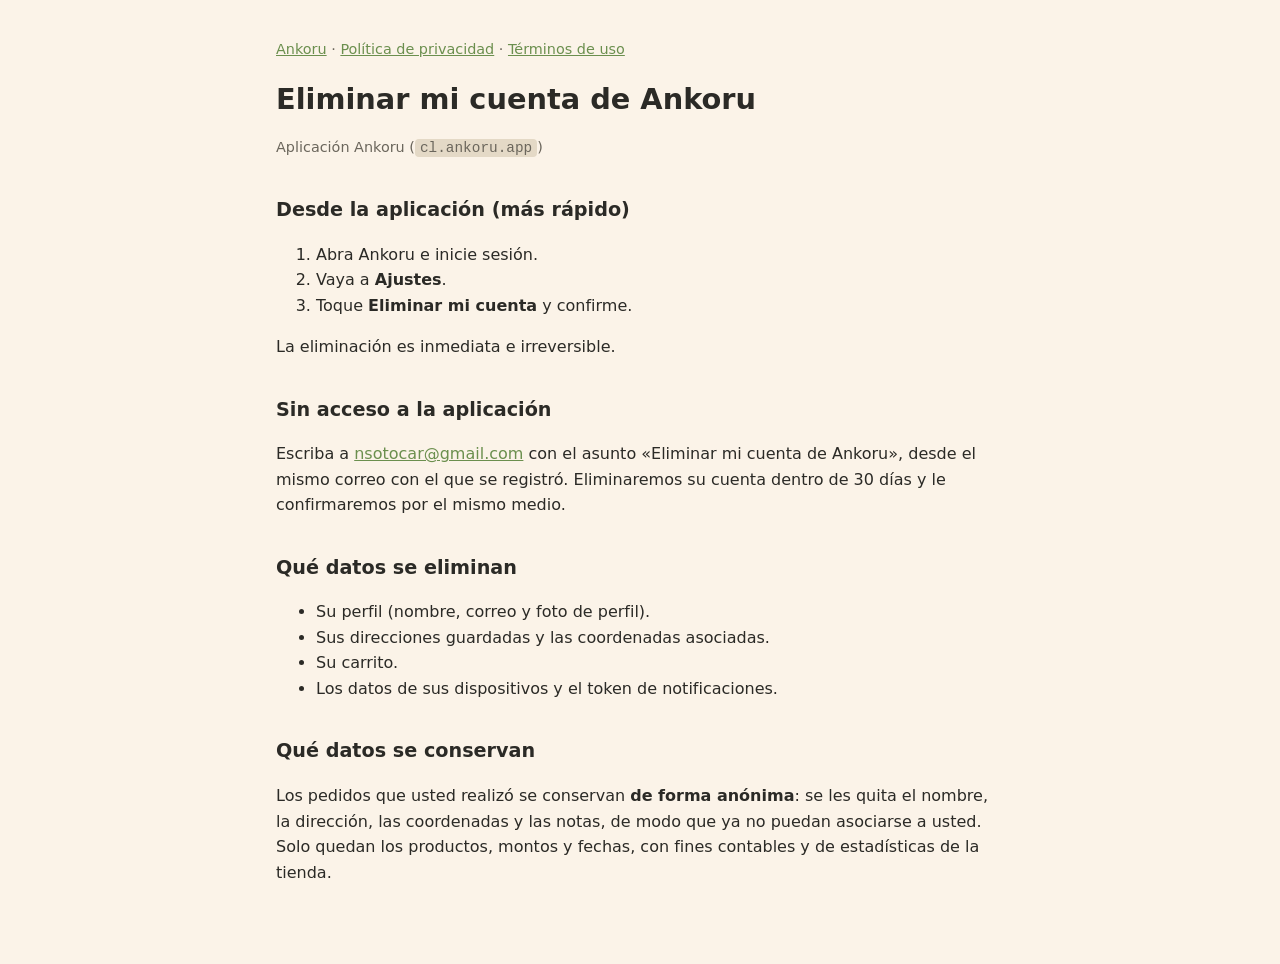
==== eliminar-cuenta.html @ 2d4999c1 "Información legal de Ankoru: privacidad, términos y eliminación de cuenta Co-Authored-By: Claude Son" ====
<!doctype html>
<html lang="es">
<head>
<meta charset="utf-8">
<meta name="viewport" content="width=device-width, initial-scale=1">
<title>Eliminar mi cuenta · Ankoru</title>
<link rel="stylesheet" href="estilo.css">
</head>
<body>
<main>
<p class="nav"><a href="index.html">Ankoru</a> · <a href="privacidad.html">Política de privacidad</a> · <a href="terminos.html">Términos de uso</a></p>
<h1>Eliminar mi cuenta de Ankoru</h1>
<p class="meta">Aplicación Ankoru (<code>cl.ankoru.app</code>)</p>

<h2>Desde la aplicación (más rápido)</h2>
<ol>
<li>Abra Ankoru e inicie sesión.</li>
<li>Vaya a <strong>Ajustes</strong>.</li>
<li>Toque <strong>Eliminar mi cuenta</strong> y confirme.</li>
</ol>
<p>La eliminación es inmediata e irreversible.</p>

<h2>Sin acceso a la aplicación</h2>
<p>Escriba a <a href="mailto:nsotocar@gmail.com?subject=Eliminar%20mi%20cuenta%20de%20Ankoru">nsotocar@gmail.com</a> con el asunto «Eliminar mi cuenta de Ankoru», desde el mismo correo con el que se registró. Eliminaremos su cuenta dentro de 30 días y le confirmaremos por el mismo medio.</p>

<h2>Qué datos se eliminan</h2>
<ul>
<li>Su perfil (nombre, correo y foto de perfil).</li>
<li>Sus direcciones guardadas y las coordenadas asociadas.</li>
<li>Su carrito.</li>
<li>Los datos de sus dispositivos y el token de notificaciones.</li>
</ul>

<h2>Qué datos se conservan</h2>
<p>Los pedidos que usted realizó se conservan <strong>de forma anónima</strong>: se les quita el nombre, la dirección, las coordenadas y las notas, de modo que ya no puedan asociarse a usted. Solo quedan los productos, montos y fechas, con fines contables y de estadísticas de la tienda.</p>
</main>
</body>
</html>
---- estilo.css ----
:root {
  --fondo: #fbf3e8;
  --texto: #2b2a26;
  --suave: #6b665c;
  --acento: #6b8f4e;
  --linea: #e4d9c6;
}
@media (prefers-color-scheme: dark) {
  :root {
    --fondo: #1d1c19;
    --texto: #ece6d8;
    --suave: #a8a090;
    --acento: #9cc27b;
    --linea: #3a372f;
  }
}
* { box-sizing: border-box; }
body {
  margin: 0;
  background: var(--fondo);
  color: var(--texto);
  font: 16px/1.6 system-ui, -apple-system, "Segoe UI", Roboto, sans-serif;
}
main { max-width: 760px; margin: 0 auto; padding: 24px 16px 64px; }
h1 { font-size: 1.8rem; margin: 0.4em 0 0.2em; }
h2 { font-size: 1.2rem; margin: 1.8em 0 0.4em; }
a { color: var(--acento); }
.nav { font-size: 0.9rem; color: var(--suave); }
.meta { color: var(--suave); font-size: 0.9rem; }
code { background: var(--linea); padding: 1px 5px; border-radius: 4px; }
table { width: 100%; border-collapse: collapse; font-size: 0.92rem; }
th, td { text-align: left; vertical-align: top; padding: 8px; border-bottom: 1px solid var(--linea); }
@media (max-width: 560px) {
  table, thead, tbody, tr, th, td { display: block; }
  thead { display: none; }
  tr { border-bottom: 1px solid var(--linea); padding: 8px 0; }
  td { border: 0; padding: 2px 0; }
}
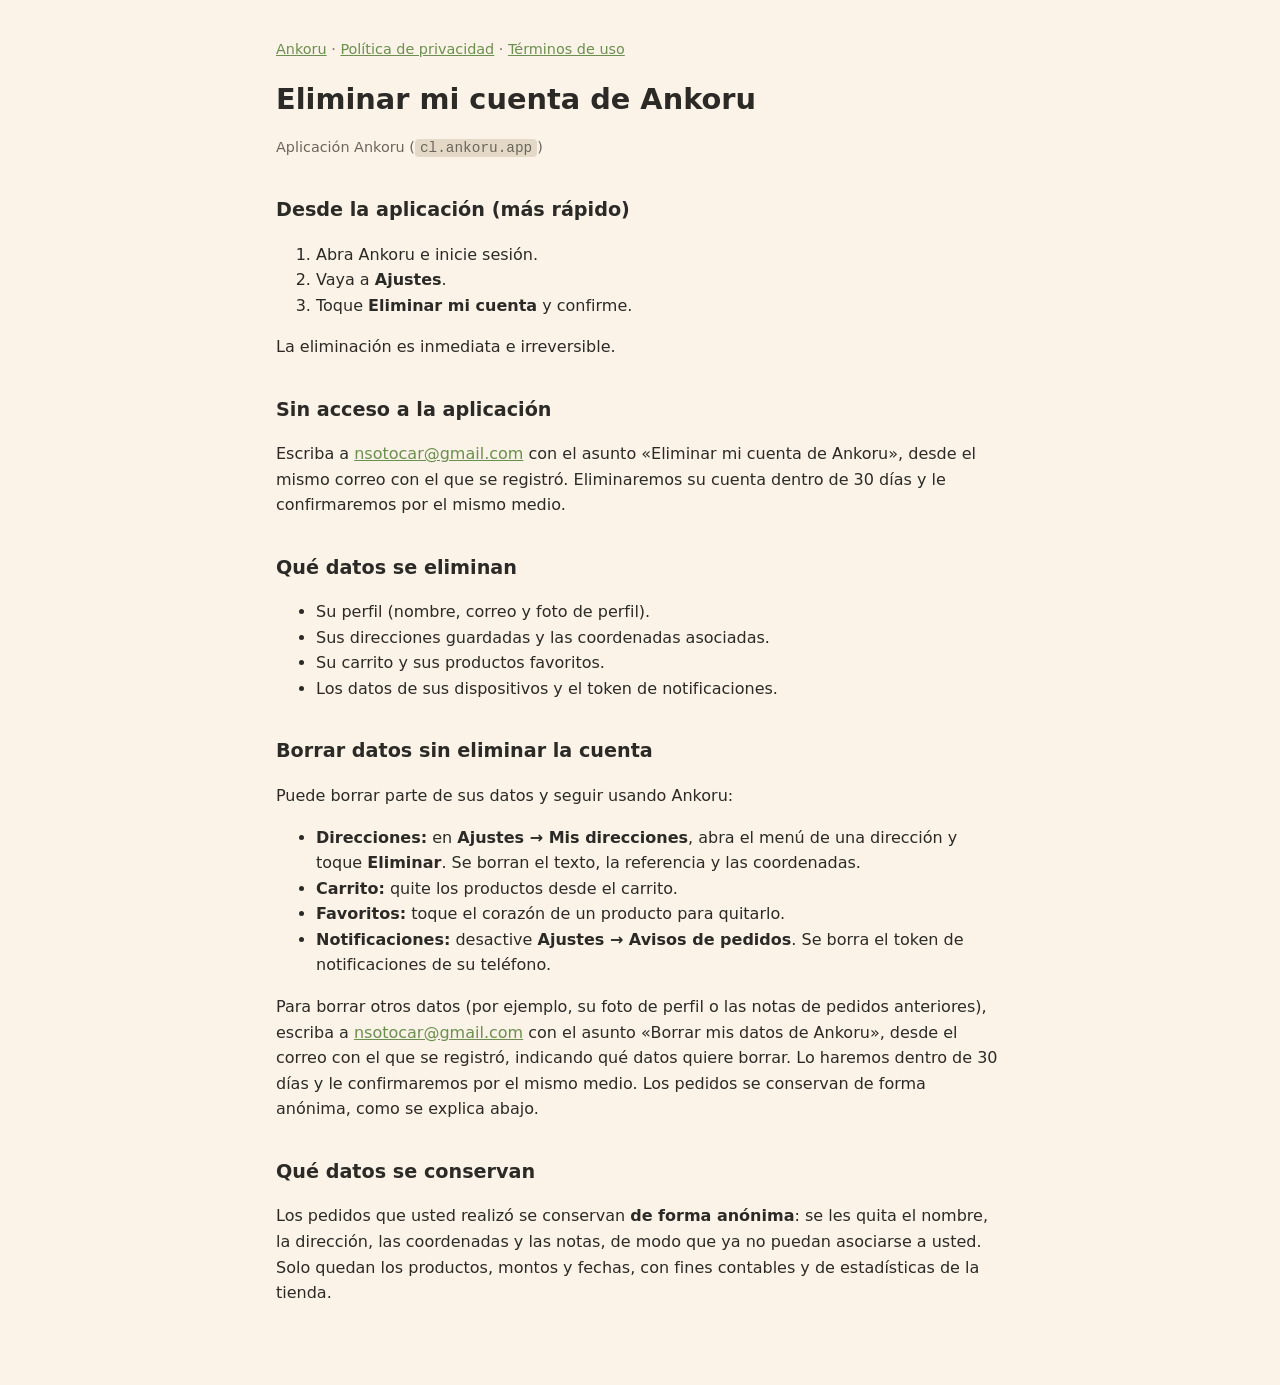
==== commit 53718af8: "Eliminar cuenta: sección para borrar datos sin eliminar la cuenta y favoritos Co-Authored-By: Claude" ====
--- a/eliminar-cuenta.html
+++ b/eliminar-cuenta.html
@@ -27,9 +27,19 @@
 <ul>
 <li>Su perfil (nombre, correo y foto de perfil).</li>
 <li>Sus direcciones guardadas y las coordenadas asociadas.</li>
-<li>Su carrito.</li>
+<li>Su carrito y sus productos favoritos.</li>
 <li>Los datos de sus dispositivos y el token de notificaciones.</li>
 </ul>
+
+<h2 id="borrar-datos">Borrar datos sin eliminar la cuenta</h2>
+<p>Puede borrar parte de sus datos y seguir usando Ankoru:</p>
+<ul>
+<li><strong>Direcciones:</strong> en <strong>Ajustes → Mis direcciones</strong>, abra el menú de una dirección y toque <strong>Eliminar</strong>. Se borran el texto, la referencia y las coordenadas.</li>
+<li><strong>Carrito:</strong> quite los productos desde el carrito.</li>
+<li><strong>Favoritos:</strong> toque el corazón de un producto para quitarlo.</li>
+<li><strong>Notificaciones:</strong> desactive <strong>Ajustes → Avisos de pedidos</strong>. Se borra el token de notificaciones de su teléfono.</li>
+</ul>
+<p>Para borrar otros datos (por ejemplo, su foto de perfil o las notas de pedidos anteriores), escriba a <a href="mailto:nsotocar@gmail.com?subject=Borrar%20mis%20datos%20de%20Ankoru">nsotocar@gmail.com</a> con el asunto «Borrar mis datos de Ankoru», desde el correo con el que se registró, indicando qué datos quiere borrar. Lo haremos dentro de 30 días y le confirmaremos por el mismo medio. Los pedidos se conservan de forma anónima, como se explica abajo.</p>
 
 <h2>Qué datos se conservan</h2>
 <p>Los pedidos que usted realizó se conservan <strong>de forma anónima</strong>: se les quita el nombre, la dirección, las coordenadas y las notas, de modo que ya no puedan asociarse a usted. Solo quedan los productos, montos y fechas, con fines contables y de estadísticas de la tienda.</p>
